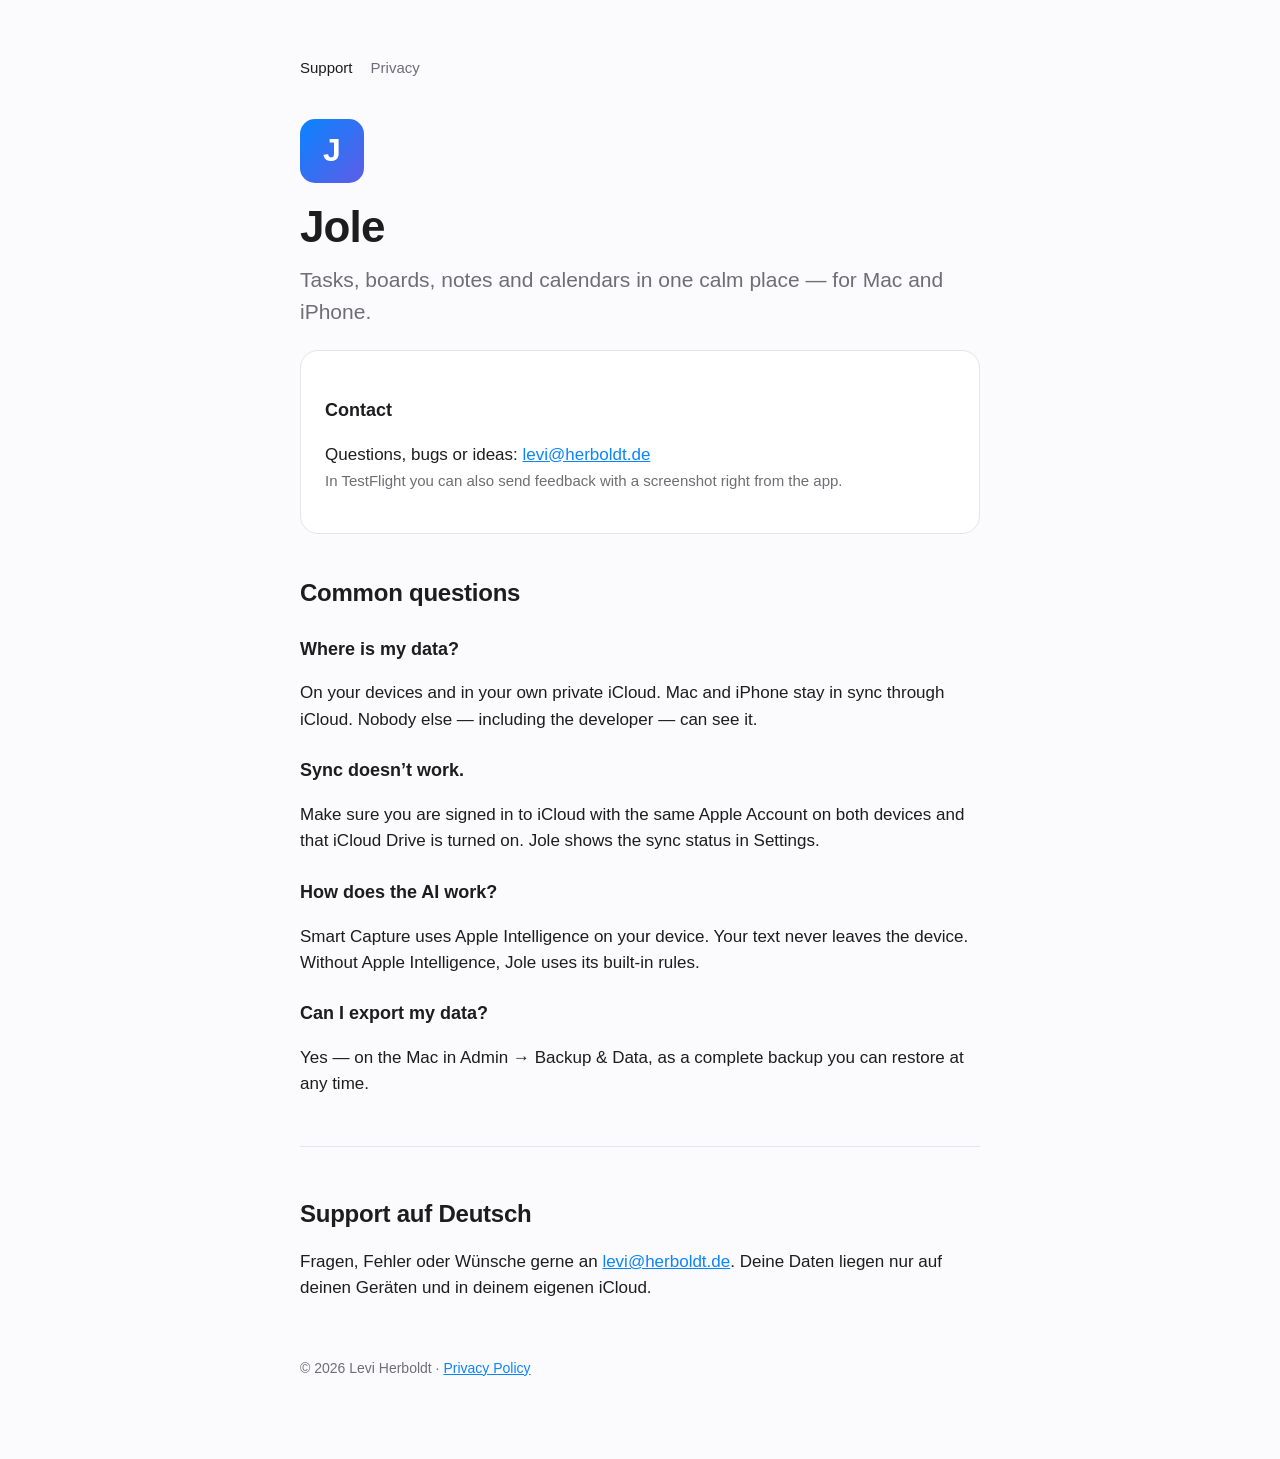
==== index.html @ 14e5994d "Jole support and privacy pages Co-Authored-By: Claude Opus 5.5 <noreply@anthropic.com>" ====
<!doctype html>
<html lang="en">
<head>
<meta charset="utf-8">
<meta name="viewport" content="width=device-width, initial-scale=1">
<title>Jole – Support</title>
<link rel="stylesheet" href="style.css">
</head>
<body>
<main>
  <nav><a href="./" aria-current="page">Support</a><a href="privacy.html">Privacy</a></nav>
  <div class="icon">J</div>
  <h1>Jole</h1>
  <p class="lead">Tasks, boards, notes and calendars in one calm place — for Mac and iPhone.</p>

  <div class="card">
    <h3>Contact</h3>
    <p>Questions, bugs or ideas: <a href="mailto:levi@herboldt.de">levi@herboldt.de</a><br>
    <span class="muted">In TestFlight you can also send feedback with a screenshot right from the app.</span></p>
  </div>

  <h2>Common questions</h2>
  <h3>Where is my data?</h3>
  <p>On your devices and in your own private iCloud. Mac and iPhone stay in sync through iCloud. Nobody else — including the developer — can see it.</p>
  <h3>Sync doesn’t work.</h3>
  <p>Make sure you are signed in to iCloud with the same Apple Account on both devices and that iCloud Drive is turned on. Jole shows the sync status in Settings.</p>
  <h3>How does the AI work?</h3>
  <p>Smart Capture uses Apple Intelligence on your device. Your text never leaves the device. Without Apple Intelligence, Jole uses its built-in rules.</p>
  <h3>Can I export my data?</h3>
  <p>Yes — on the Mac in Admin → Backup &amp; Data, as a complete backup you can restore at any time.</p>

  <hr>
  <h2 lang="de">Support auf Deutsch</h2>
  <p lang="de">Fragen, Fehler oder Wünsche gerne an <a href="mailto:levi@herboldt.de">levi@herboldt.de</a>. Deine Daten liegen nur auf deinen Geräten und in deinem eigenen iCloud.</p>

  <footer>© 2026 Levi Herboldt · <a href="privacy.html">Privacy Policy</a></footer>
</main>
</body>
</html>
---- style.css ----
:root { --bg: #fbfbfd; --fg: #1d1d1f; --muted: #6e6e73; --card: #ffffff; --line: #e5e5ea; --accent: #0a84ff; }
@media (prefers-color-scheme: dark) { :root { --bg: #000; --fg: #f5f5f7; --muted: #a1a1a6; --card: #1c1c1e; --line: #2c2c2e; --accent: #0a84ff; } }
* { box-sizing: border-box; }
body { margin: 0; background: var(--bg); color: var(--fg); font: 17px/1.55 -apple-system, BlinkMacSystemFont, "SF Pro Text", "Helvetica Neue", sans-serif; -webkit-font-smoothing: antialiased; }
main { max-width: 720px; margin: 0 auto; padding: 56px 20px 80px; }
nav { display: flex; gap: 18px; font-size: 15px; margin-bottom: 40px; }
nav a { color: var(--muted); text-decoration: none; }
nav a:hover, nav a[aria-current] { color: var(--fg); }
h1 { font-size: 44px; line-height: 1.1; letter-spacing: -0.02em; margin: 0 0 12px; }
h2 { font-size: 24px; letter-spacing: -0.01em; margin: 40px 0 8px; }
h3 { font-size: 18px; margin: 24px 0 4px; }
p, li { color: var(--fg); }
.lead { font-size: 21px; color: var(--muted); margin-top: 0; }
.card { background: var(--card); border: 1px solid var(--line); border-radius: 18px; padding: 22px 24px; margin: 20px 0; }
.icon { width: 64px; height: 64px; border-radius: 15px; background: linear-gradient(135deg, #0a84ff, #5e5ce6); display: grid; place-items: center; color: #fff; font-size: 32px; font-weight: 700; margin-bottom: 20px; }
a { color: var(--accent); }
.muted { color: var(--muted); font-size: 15px; }
hr { border: none; border-top: 1px solid var(--line); margin: 48px 0; }
footer { color: var(--muted); font-size: 14px; margin-top: 56px; }
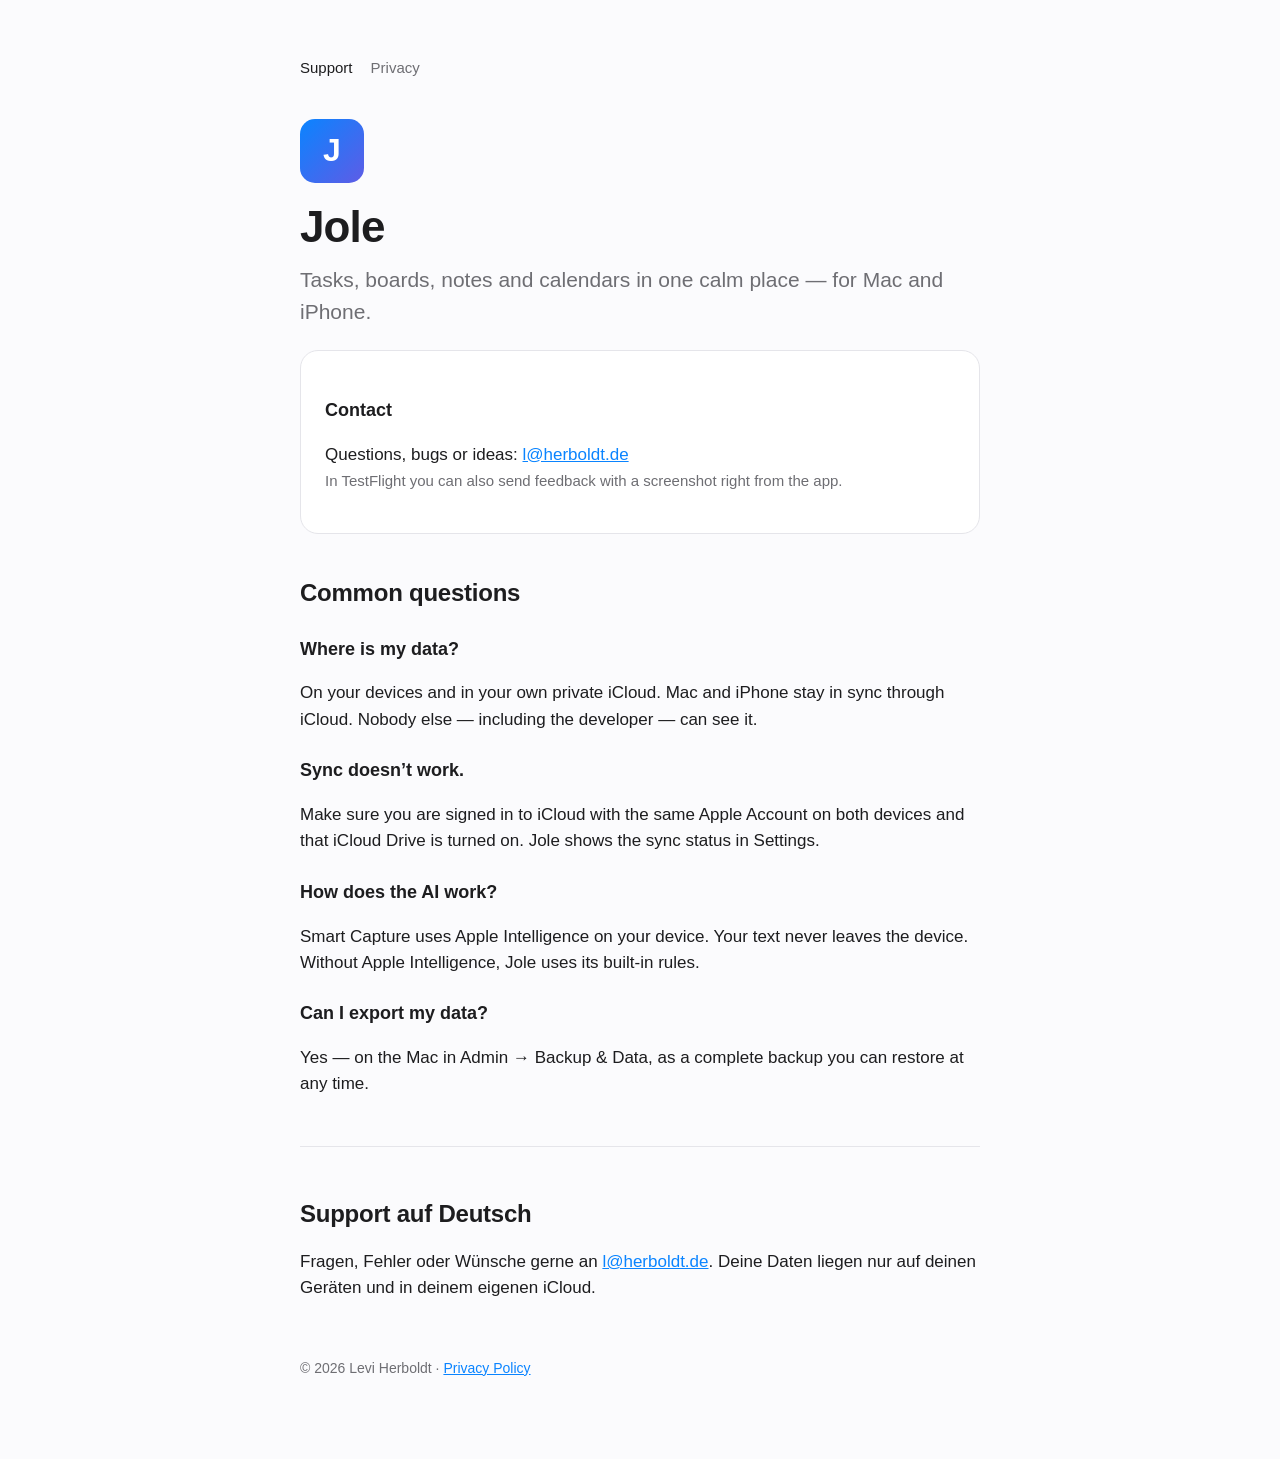
==== commit 25a1aadb: "Use l@herboldt.de as contact Co-Authored-By: Claude Opus 5.5 <noreply@anthropic.com>" ====
--- a/index.html
+++ b/index.html
@@ -15,7 +15,7 @@
 
   <div class="card">
     <h3>Contact</h3>
-    <p>Questions, bugs or ideas: <a href="mailto:levi@herboldt.de">levi@herboldt.de</a><br>
+    <p>Questions, bugs or ideas: <a href="mailto:l@herboldt.de">l@herboldt.de</a><br>
     <span class="muted">In TestFlight you can also send feedback with a screenshot right from the app.</span></p>
   </div>
 
@@ -31,7 +31,7 @@
 
   <hr>
   <h2 lang="de">Support auf Deutsch</h2>
-  <p lang="de">Fragen, Fehler oder Wünsche gerne an <a href="mailto:levi@herboldt.de">levi@herboldt.de</a>. Deine Daten liegen nur auf deinen Geräten und in deinem eigenen iCloud.</p>
+  <p lang="de">Fragen, Fehler oder Wünsche gerne an <a href="mailto:l@herboldt.de">l@herboldt.de</a>. Deine Daten liegen nur auf deinen Geräten und in deinem eigenen iCloud.</p>
 
   <footer>© 2026 Levi Herboldt · <a href="privacy.html">Privacy Policy</a></footer>
 </main>
